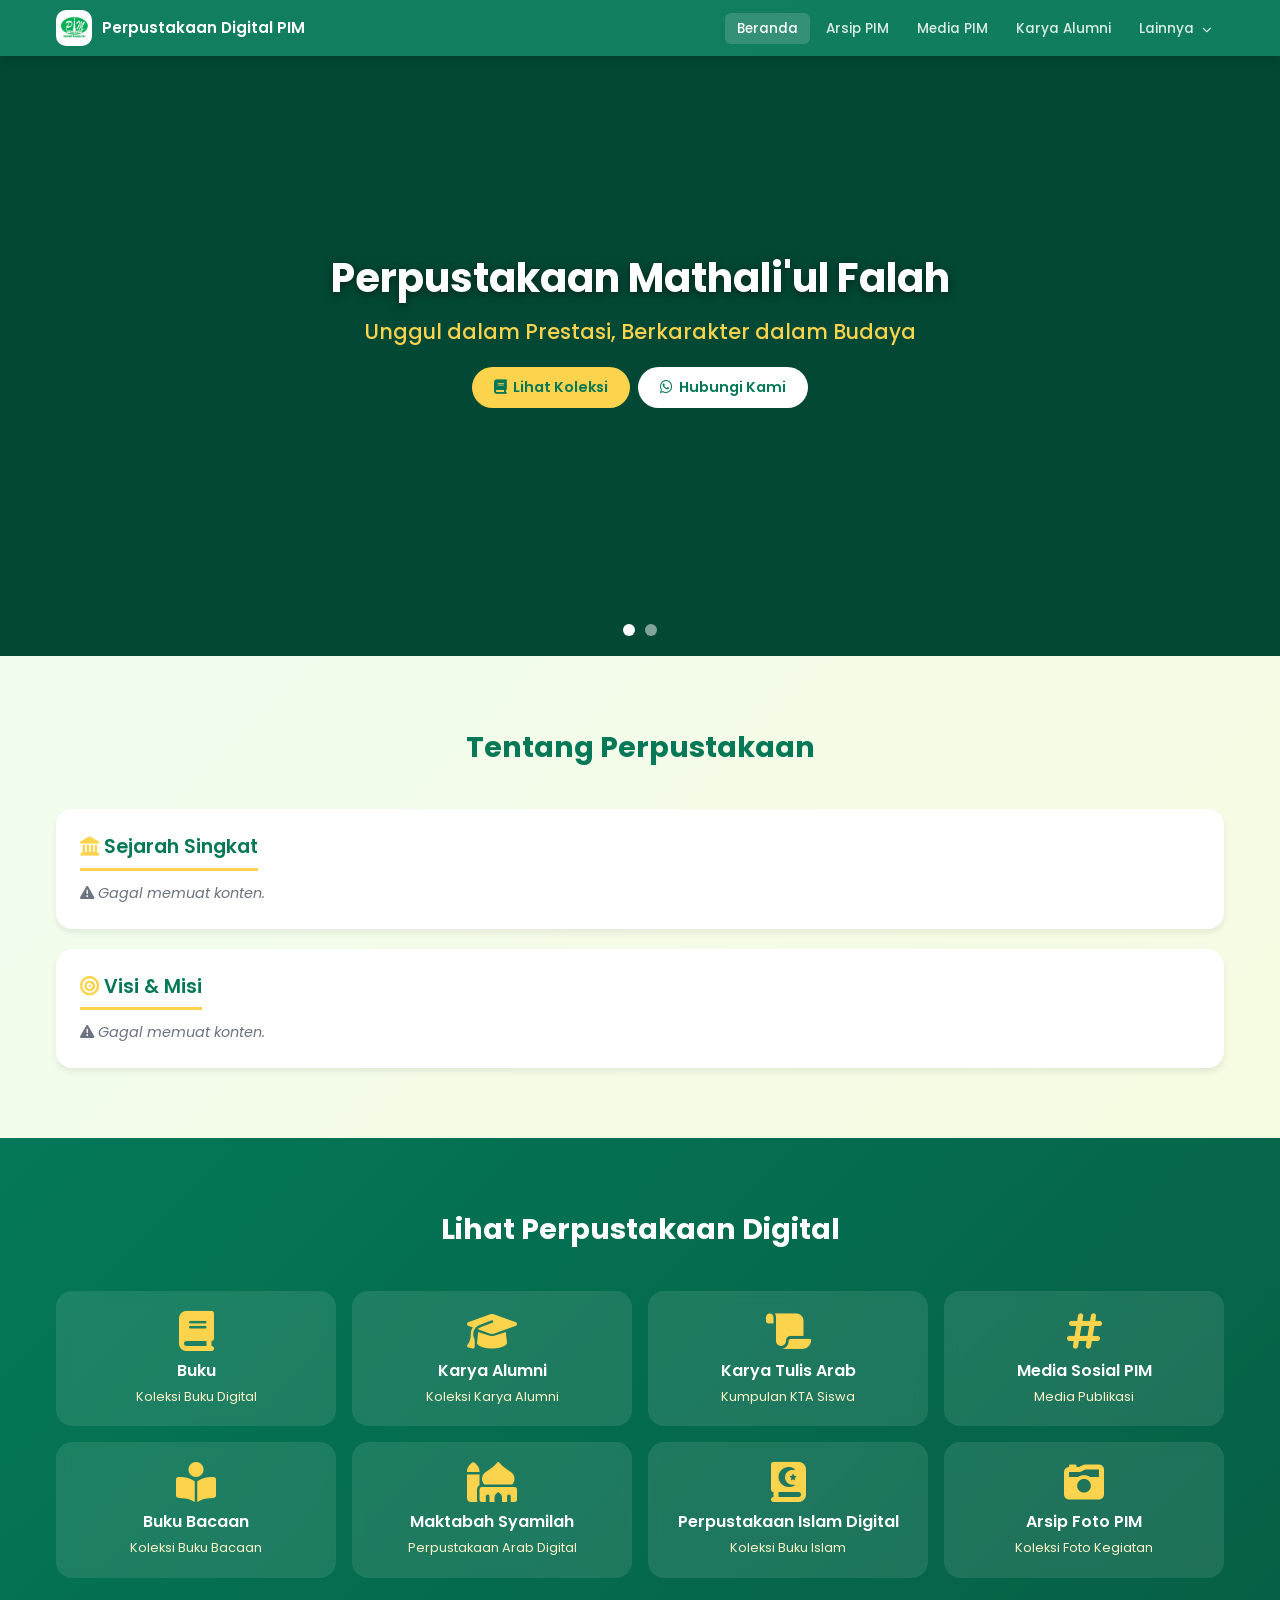
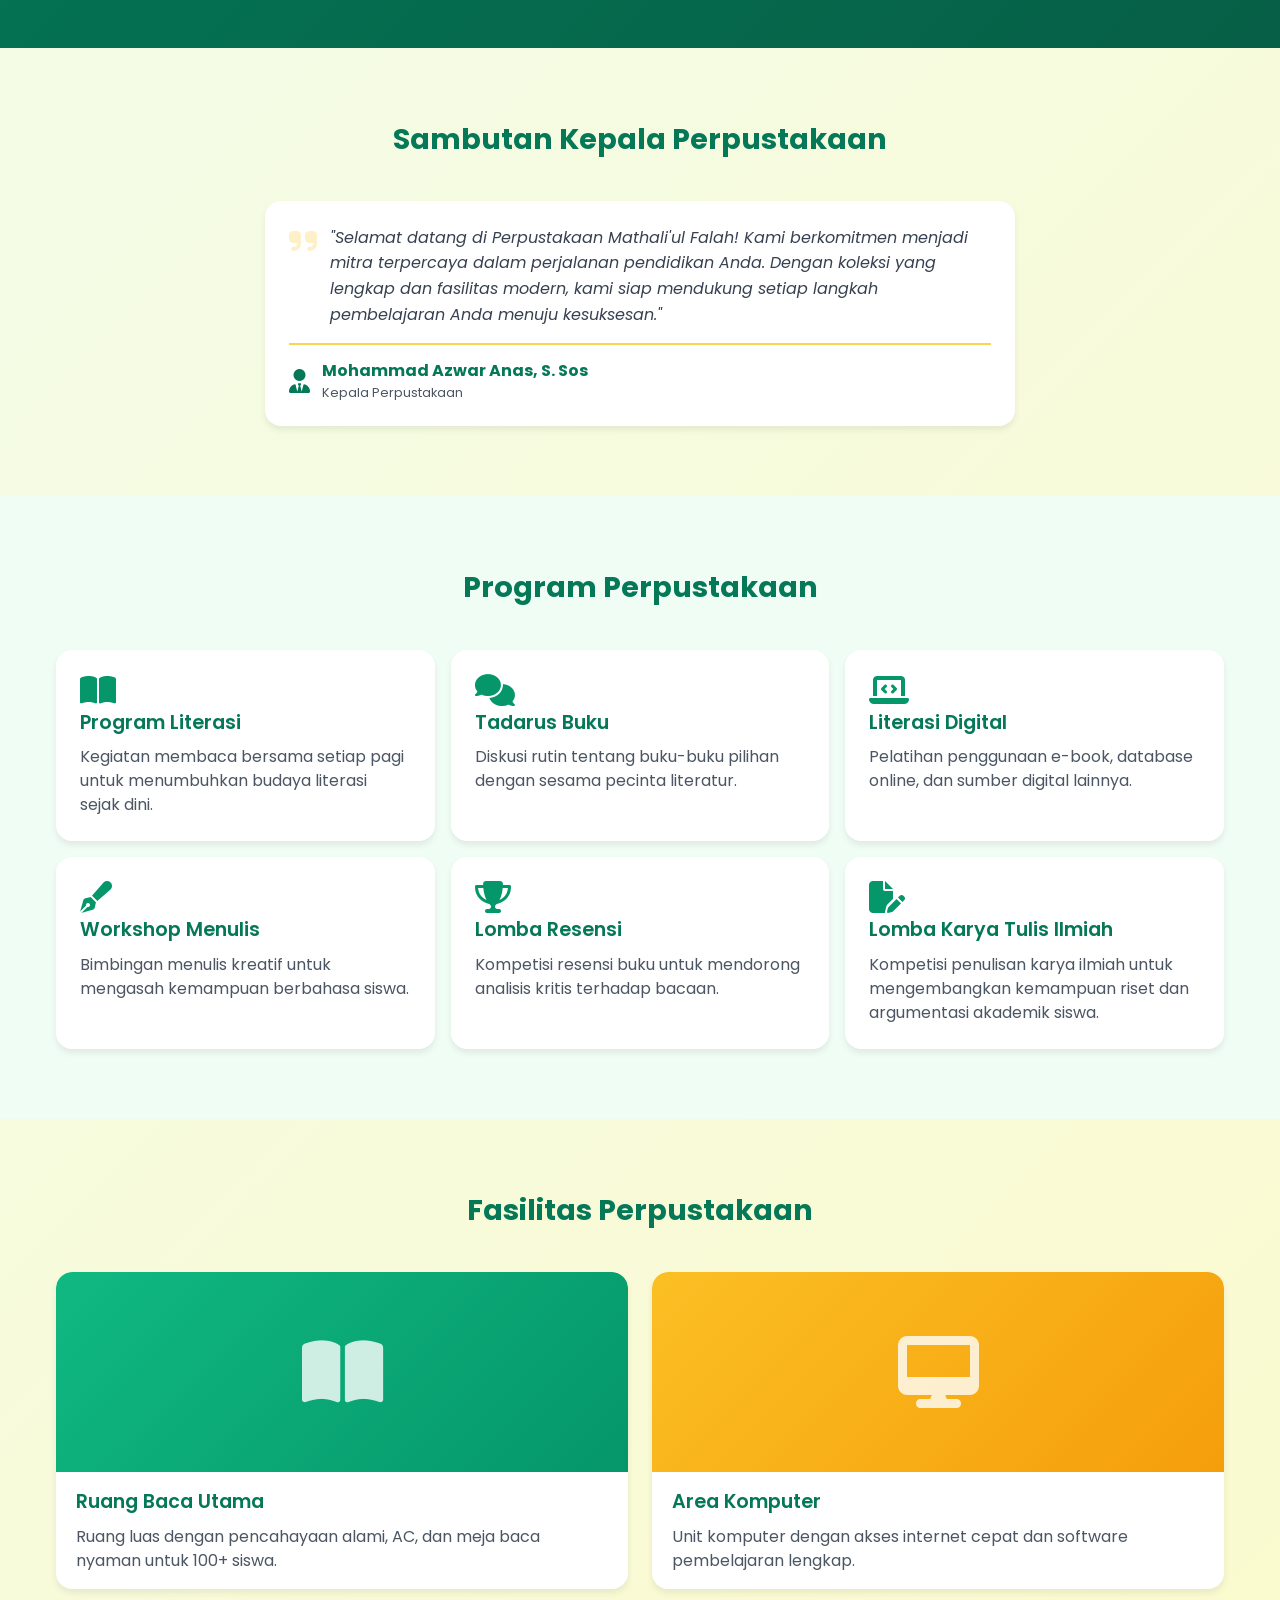
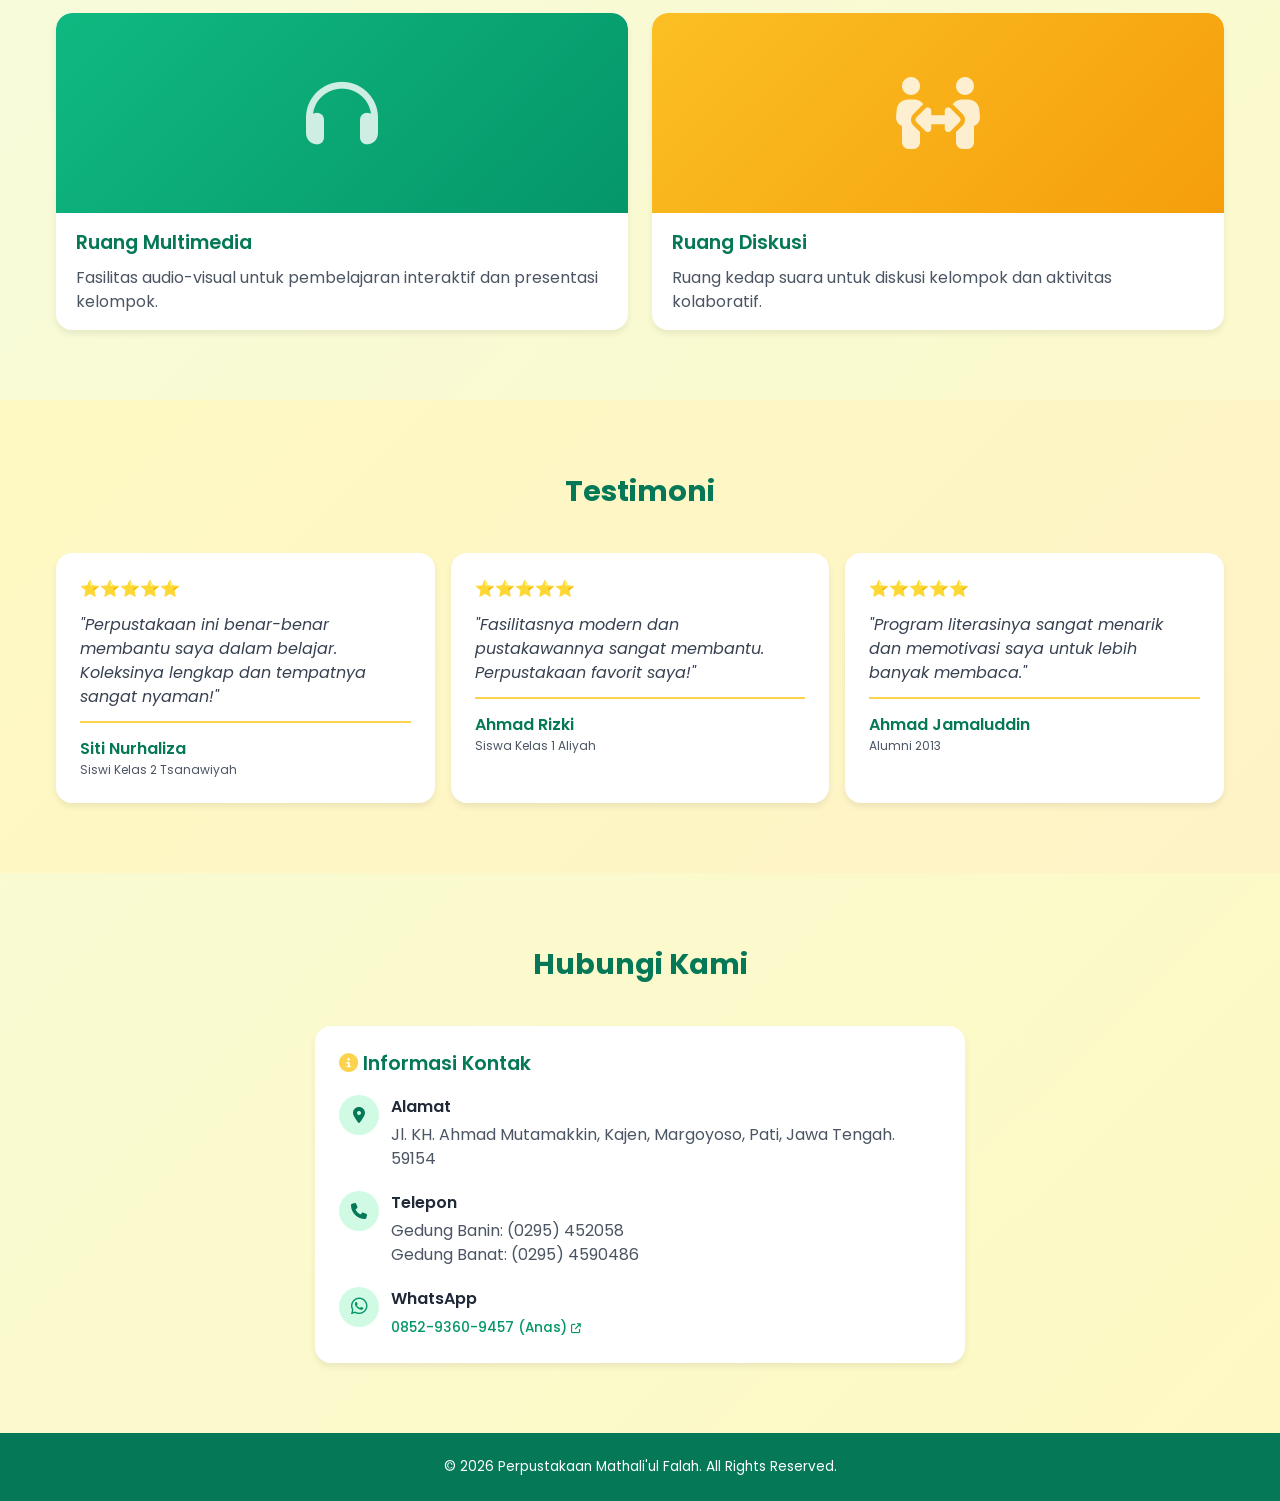
==== index.html @ 3f2ea781 "Update index.html" ====
<!DOCTYPE html>
<html lang="id">
<head>
    <meta charset="UTF-8">
    <meta name="viewport" content="width=device-width, initial-scale=1.0, maximum-scale=1.0, user-scalable=yes">
    <title>Perpustakaan Digital Mathali'ul Falah</title>

    <!-- Favicon -->
    <link rel="icon" type="image/jpeg" href="icon.jpg">

    <!-- Font Awesome -->
    <link rel="stylesheet" href="https://cdnjs.cloudflare.com/ajax/libs/font-awesome/6.5.1/css/all.min.css">
    
    <!-- Google Fonts -->
    <link href="https://fonts.googleapis.com/css2?family=Poppins:wght@300;400;500;600;700&display=swap" rel="stylesheet">
    
    <!-- Custom CSS -->
    <link rel="stylesheet" href="style.css">
</head>
<body>

    <div id="app">

        <!-- ==================== NAVBAR ==================== -->
        <nav class="navbar" id="navbar">
            <div class="navbar-inner">
                <!-- Logo & Nama -->
                <a href="#beranda" class="navbar-brand">
                    <img src="icon.jpg" alt="Logo PIM" class="navbar-logo-img">
                    <span class="navbar-name">Perpustakaan Digital PIM</span>
                </a>

                <!-- Desktop Menu -->
                <ul class="nav-desktop">
                    <li><a href="#beranda" class="active">Beranda</a></li>
                    <li><a href="arsippim/">Arsip PIM</a></li>
                    <li><a href="#">Media PIM</a></li>
                    <li><a href="#">Karya Alumni</a></li>
                    <li class="dropdown">
                        <a href="#" class="dropdown-toggle">Lainnya <i class="fa-solid fa-chevron-down"></i></a>
                        <ul class="dropdown-menu">
                            <li><a href="#">Arsip Foto PIM</a></li>
                            <li><a href="#">Amanat Majalah PIM</a></li>
                            <li><a href="#">Ukhuwwah Majalah PIM</a></li>
                            <li><a href="#">SACRED Majalah PIM</a></li>
                            <li><a href="#">QNS Majalah PIM</a></li>
                            <li><a href="#">Buletin PIM</a></li>
                            <li><a href="#">KTA PIM</a></li>
                        </ul>
                    </li>
                </ul>

                <!-- Hamburger -->
                <button class="hamburger" id="hamburger" aria-label="Menu">
                    <span></span>
                    <span></span>
                    <span></span>
                </button>
            </div>

            <!-- Mobile Menu -->
            <div class="nav-mobile" id="mobileMenu">
                <ul>
                    <li><a href="#beranda">Beranda</a></li>
                    <li><a href="arsippim/">Arsip PIM</a></li>
                    <li><a href="#">Media PIM</a></li>
                    <li><a href="#">Arsip Foto PIM</a></li>
                    <li><a href="#">Amanat Majalah PIM</a></li>
                    <li><a href="#">Ukhuwwah Majalah PIM</a></li>
                    <li><a href="#">SACRED Majalah PIM</a></li>
                    <li><a href="#">QNS Majalah PIM</a></li>
                    <li><a href="#">Buletin PIM</a></li>
                    <li><a href="#">Karya Alumni</a></li>
                    <li><a href="#">KTA PIM</a></li>
                </ul>
            </div>
        </nav>

        <!-- ==================== HERO / SLIDER ==================== -->
        <section id="beranda" class="hero-section">
            <div class="slider-container">
                <div class="slide active">
                    <img src="https://lh3.googleusercontent.com/d/1qI3x8Tzv4sJBzrsswK2jcZ1Fy8JTtFPh=w1200-h768?authuser=1" alt="Perpustakaan 1" onerror="this.parentElement.style.background='#047857'; this.style.display='none';">
                    <div class="slider-overlay"></div>
                </div>
                <div class="slide">
                    <img src="https://lh3.googleusercontent.com/d/1h6rqHUMnNSPUcd8P7QN566NEZ9xPBce6=w1200-h768?authuser=1" alt="Perpustakaan 2" onerror="this.parentElement.style.background='#047857'; this.style.display='none';">
                    <div class="slider-overlay"></div>
                </div>
                <div class="slider-dots">
                    <div class="dot active" data-slide="0"></div>
                    <div class="dot" data-slide="1"></div>
                </div>
            </div>
            <div class="hero-overlay">
                <div class="hero-content fade-in">
                    <h1 id="hero-title">Perpustakaan Mathali'ul Falah</h1>
                    <p id="hero-slogan">Unggul dalam Prestasi, Berkarakter dalam Budaya</p>
                    <div class="hero-buttons">
                        <a href="arsippim/" class="btn btn-primary">
                            <i class="fa-solid fa-book"></i> Lihat Koleksi
                        </a>
                        <a href="https://api.whatsapp.com/send/?phone=6285293609457&text=+Assalamualaikum%2CPak+Saya+mau+tanya+terkait+perpustakaan+PIM.&type=phone_number&app_absent=0" target="_blank" rel="noopener noreferrer" class="btn btn-outline">
                            <i class="fa-brands fa-whatsapp"></i> Hubungi Kami
                        </a>
                    </div>
                </div>
            </div>
        </section>

        <!-- ==================== TENTANG ==================== -->
        <section class="section" id="tentang">
            <div class="container">
                <h2 class="fade-up" id="about-title">Tentang Perpustakaan</h2>
                <div class="space-y-6">
                    <div class="card fade-up">
                        <h3 class="card-title">
                            <i class="fa-solid fa-landmark icon-yellow"></i> Sejarah Singkat
                        </h3>
                        <div id="history-container">
                            <div id="history-loading" class="loading-text">
                                <i class="fa-solid fa-spinner fa-spin"></i> Memuat sejarah...
                            </div>
                            <div id="history-content" class="hidden">
                                <div id="history-preview" class="content-text"></div>
                                <div id="history-full" class="content-text hidden"></div>
                                <div class="toggle-area">
                                    <a href="#" id="history-toggle" class="toggle-link">
                                        Selengkapnya <i class="fa-solid fa-arrow-right toggle-icon"></i>
                                    </a>
                                    <button id="history-retry" class="retry-btn hidden">
                                        <i class="fa-solid fa-rotate"></i> Coba lagi
                                    </button>
                                </div>
                            </div>
                        </div>
                    </div>
                    <div class="card fade-up">
                        <h3 class="card-title">
                            <i class="fa-solid fa-bullseye icon-yellow"></i> Visi & Misi
                        </h3>
                        <div id="vision-container">
                            <div id="vision-loading" class="loading-text">
                                <i class="fa-solid fa-spinner fa-spin"></i> Memuat visi dan misi...
                            </div>
                            <div id="vision-content" class="hidden">
                                <div id="vision-preview" class="content-text"></div>
                                <div id="vision-full" class="content-text hidden"></div>
                                <div class="toggle-area">
                                    <a href="#" id="vision-toggle" class="toggle-link">
                                        Selengkapnya <i class="fa-solid fa-arrow-right toggle-icon"></i>
                                    </a>
                                    <button id="vision-retry" class="retry-btn hidden">
                                        <i class="fa-solid fa-rotate"></i> Coba lagi
                                    </button>
                                </div>
                            </div>
                        </div>
                    </div>
                </div>
            </div>
        </section>

        <!-- ==================== ARSIP DIGITAL ==================== -->
        <section class="section arsip-section" id="arsip">
            <div class="container">
                <h2 class="fade-up text-white" id="profile-title">Lihat Perpustakaan Digital</h2>
                <div class="grid-4">
                    <a href="arsippim/" class="arsip-card fade-up"><i class="fa-solid fa-book"></i><h3>Buku</h3><p>Koleksi Buku Digital</p></a>
                    <a href="https://sites.google.com/pim.sch.id/perpustakaandigitalpim/karya-alumni?authuser=0" class="arsip-card fade-up"><i class="fa-solid fa-graduation-cap"></i><h3>Karya Alumni</h3><p>Koleksi Karya Alumni</p></a>
                    <a href="https://sites.google.com/pim.sch.id/ktapim/pencarian?authuser=0" class="arsip-card fade-up"><i class="fa-solid fa-scroll"></i><h3>Karya Tulis Arab</h3><p>Kumpulan KTA Siswa</p></a>
                    <a href="https://sites.google.com/pim.sch.id/perpustakaandigitalpim/media-pim?authuser=0" class="arsip-card fade-up"><i class="fa-solid fa-hashtag"></i><h3>Media Sosial PIM</h3><p>Media Publikasi</p></a>
                    <a href="https://id.welib.org/search?q=Nusantara&page=2" target="_blank" rel="noopener noreferrer" class="arsip-card fade-up"><i class="fa-solid fa-book-open-reader"></i><h3>Buku Bacaan</h3><p>Koleksi Buku Bacaan</p></a>
                    <a href="https://shamela.ws/" target="_blank" rel="noopener noreferrer" class="arsip-card fade-up"><i class="fa-solid fa-mosque"></i><h3>Maktabah Syamilah</h3><p>Perpustakaan Arab Digital</p></a>
                    <a href="https://perpustakaanislamdigital.com/index.php/fp/content" target="_blank" rel="noopener noreferrer" class="arsip-card fade-up"><i class="fa-solid fa-book-quran"></i><h3>Perpustakaan Islam Digital</h3><p>Koleksi Buku Islam</p></a>
                    <a href="https://sites.google.com/pim.sch.id/perpustakaandigitalpim/arsip-foto-pim" class="arsip-card fade-up"><i class="fa-solid fa-camera-retro"></i><h3>Arsip Foto PIM</h3><p>Koleksi Foto Kegiatan</p></a>
                </div>
            </div>
        </section>

        <!-- ==================== SAMBUTAN ==================== -->
        <section class="section">
            <div class="container">
                <h2 class="fade-up" id="welcome-title">Sambutan Kepala Perpustakaan</h2>
                <div class="card fade-up welcome-card">
                    <div class="welcome-quote">
                        <i class="fa-solid fa-quote-right quote-icon"></i>
                        <p class="text-gray-700 italic leading-relaxed">"Selamat datang di Perpustakaan Mathali'ul Falah! Kami berkomitmen menjadi mitra terpercaya dalam perjalanan pendidikan Anda. Dengan koleksi yang lengkap dan fasilitas modern, kami siap mendukung setiap langkah pembelajaran Anda menuju kesuksesan."</p>
                    </div>
                    <div class="welcome-author">
                        <i class="fa-solid fa-user-tie author-icon"></i>
                        <div>
                            <p class="author-name" id="librarian-name">Mohammad Azwar Anas, S. Sos</p>
                            <p class="author-role">Kepala Perpustakaan</p>
                        </div>
                    </div>
                </div>
            </div>
        </section>

        <!-- ==================== PROGRAM ==================== -->
        <section class="section program-section" id="program">
            <div class="container">
                <h2 class="fade-up" id="programs-title">Program Perpustakaan</h2>
                <div class="grid-3">
                    <div class="card fade-up"><i class="fa-solid fa-book-open card-icon"></i><h3>Program Literasi</h3><p class="text-gray-600">Kegiatan membaca bersama setiap pagi untuk menumbuhkan budaya literasi sejak dini.</p></div>
                    <div class="card fade-up"><i class="fa-solid fa-comments card-icon"></i><h3>Tadarus Buku</h3><p class="text-gray-600">Diskusi rutin tentang buku-buku pilihan dengan sesama pecinta literatur.</p></div>
                    <div class="card fade-up"><i class="fa-solid fa-laptop-code card-icon"></i><h3>Literasi Digital</h3><p class="text-gray-600">Pelatihan penggunaan e-book, database online, dan sumber digital lainnya.</p></div>
                    <div class="card fade-up"><i class="fa-solid fa-pen-fancy card-icon"></i><h3>Workshop Menulis</h3><p class="text-gray-600">Bimbingan menulis kreatif untuk mengasah kemampuan berbahasa siswa.</p></div>
                    <div class="card fade-up"><i class="fa-solid fa-trophy card-icon"></i><h3>Lomba Resensi</h3><p class="text-gray-600">Kompetisi resensi buku untuk mendorong analisis kritis terhadap bacaan.</p></div>
                    <div class="card fade-up"><i class="fa-solid fa-file-pen card-icon"></i><h3>Lomba Karya Tulis Ilmiah</h3><p class="text-gray-600">Kompetisi penulisan karya ilmiah untuk mengembangkan kemampuan riset dan argumentasi akademik siswa.</p></div>
                </div>
            </div>
        </section>

        <!-- ==================== FASILITAS ==================== -->
        <section class="section" id="fasilitas">
            <div class="container">
                <h2 class="fade-up" id="facilities-title">Fasilitas Perpustakaan</h2>
                <div class="grid-2">
                    <div class="card facility-card fade-up"><div class="facility-img" style="background:linear-gradient(135deg, #10b981, #059669);"><i class="fa-solid fa-book-open"></i></div><div class="facility-body"><h3>Ruang Baca Utama</h3><p class="text-gray-600">Ruang luas dengan pencahayaan alami, AC, dan meja baca nyaman untuk 100+ siswa.</p></div></div>
                    <div class="card facility-card fade-up"><div class="facility-img" style="background:linear-gradient(135deg, #fbbf24, #f59e0b);"><i class="fa-solid fa-desktop"></i></div><div class="facility-body"><h3>Area Komputer</h3><p class="text-gray-600">Unit komputer dengan akses internet cepat dan software pembelajaran lengkap.</p></div></div>
                    <div class="card facility-card fade-up"><div class="facility-img" style="background:linear-gradient(135deg, #10b981, #059669);"><i class="fa-solid fa-headphones"></i></div><div class="facility-body"><h3>Ruang Multimedia</h3><p class="text-gray-600">Fasilitas audio-visual untuk pembelajaran interaktif dan presentasi kelompok.</p></div></div>
                    <div class="card facility-card fade-up"><div class="facility-img" style="background:linear-gradient(135deg, #fbbf24, #f59e0b);"><i class="fa-solid fa-people-arrows"></i></div><div class="facility-body"><h3>Ruang Diskusi</h3><p class="text-gray-600">Ruang kedap suara untuk diskusi kelompok dan aktivitas kolaboratif.</p></div></div>
                </div>
            </div>
        </section>

        <!-- ==================== TESTIMONI ==================== -->
        <section class="section testimoni-section">
            <div class="container">
                <h2 class="fade-up" id="testimonials-title">Testimoni</h2>
                <div class="grid-3">
                    <div class="card fade-up"><div class="stars">⭐⭐⭐⭐⭐</div><p class="text-gray-700 italic mb-3">"Perpustakaan ini benar-benar membantu saya dalam belajar. Koleksinya lengkap dan tempatnya sangat nyaman!"</p><div class="border-t"><p class="font-semibold text-green-700">Siti Nurhaliza</p><p class="text-gray-600 text-sm">Siswi Kelas 2 Tsanawiyah</p></div></div>
                    <div class="card fade-up"><div class="stars">⭐⭐⭐⭐⭐</div><p class="text-gray-700 italic mb-3">"Fasilitasnya modern dan pustakawannya sangat membantu. Perpustakaan favorit saya!"</p><div class="border-t"><p class="font-semibold text-green-700">Ahmad Rizki</p><p class="text-gray-600 text-sm">Siswa Kelas 1 Aliyah</p></div></div>
                    <div class="card fade-up"><div class="stars">⭐⭐⭐⭐⭐</div><p class="text-gray-700 italic mb-3">"Program literasinya sangat menarik dan memotivasi saya untuk lebih banyak membaca."</p><div class="border-t"><p class="font-semibold text-green-700">Ahmad Jamaluddin</p><p class="text-gray-600 text-sm">Alumni 2013</p></div></div>
                </div>
            </div>
        </section>

        <!-- ==================== KONTAK ==================== -->
        <section class="section" id="kontak">
            <div class="container">
                <h2 class="fade-up" id="contact-title">Hubungi Kami</h2>
                <div class="card fade-up contact-card">
                    <h3 class="contact-heading"><i class="fa-solid fa-circle-info icon-yellow"></i> Informasi Kontak</h3>
                    <div class="space-y-6">
                        <div class="contact-row"><div class="contact-icon"><i class="fa-solid fa-location-dot"></i></div><div><p class="font-semibold mb-1">Alamat</p><p class="text-gray-600" id="school-address">Jl. KH. Ahmad Mutamakkin, Kajen, Margoyoso, Pati, Jawa Tengah. 59154</p></div></div>
                        <div class="contact-row"><div class="contact-icon"><i class="fa-solid fa-phone"></i></div><div><p class="font-semibold mb-1">Telepon</p><div class="text-gray-600" id="school-phone"><p>Gedung Banin: (0295) 452058</p><p>Gedung Banat: (0295) 4590486</p></div></div></div>
                        <div class="contact-row"><div class="contact-icon"><i class="fa-brands fa-whatsapp wa-icon"></i></div><div><p class="font-semibold mb-1">WhatsApp</p><a href="https://api.whatsapp.com/send/?phone=6285293609457&text=+Assalamualaikum%2CPak+Saya+mau+tanya+terkait+perpustakaan+PIM.&type=phone_number&app_absent=0" target="_blank" rel="noopener noreferrer" class="wa-link" id="school-email">0852-9360-9457 (Anas) <i class="fa-solid fa-arrow-up-right-from-square"></i></a></div></div>
                    </div>
                </div>
            </div>
        </section>

        <!-- ==================== FOOTER ==================== -->
        <footer>
            <p>© 2026 Perpustakaan Mathali'ul Falah. All Rights Reserved.</p>
        </footer>

    </div>

    <!-- Custom JS -->
    <script src="script.js"></script>

</body>
</html>
---- style.css ----
:root {
    --primary: #047857;
    --primary-dark: #065f46;
    --secondary: #FCD34D;
    --white: #ffffff;
    --gray-600: #4b5563;
    --gray-700: #374151;
    --gray-800: #1f2937;
    --shadow: 0 4px 6px rgba(0,0,0,0.07);
    --shadow-lg: 0 10px 25px rgba(0,0,0,0.1);
    --radius: 16px;
    --nav-height: 56px;
}

* { margin:0; padding:0; box-sizing:border-box; }

body {
    font-family: 'Poppins', sans-serif;
    background: linear-gradient(135deg, #f0fdf4 0%, #fef9c3 100%);
    color: var(--gray-800);
    line-height: 1.5;
    overflow-x: hidden;
    width: 100%;
    max-width: 100vw;
}

#app { width:100%; max-width:100vw; overflow-x:hidden; }

/* ==================== NAVBAR ==================== */
.navbar {
    position: fixed;
    top: 0;
    left: 0;
    width: 100%;
    z-index: 1000;
    background: rgba(4,120,87,0.95);
    backdrop-filter: blur(10px);
    -webkit-backdrop-filter: blur(10px);
    box-shadow: 0 2px 12px rgba(0,0,0,0.15);
    height: var(--nav-height);
}
.navbar-inner {
    max-width: 1200px;
    margin: 0 auto;
    padding: 0 16px;
    display: flex;
    align-items: center;
    justify-content: space-between;
    height: 100%;
}
.navbar-brand {
    display: flex;
    align-items: center;
    gap: 10px;
    text-decoration: none;
    color: white;
    flex-shrink: 0;
}
.navbar-logo-img {
    width: 36px;
    height: 36px;
    border-radius: 10px;
    object-fit: cover;
    flex-shrink: 0;
}
.navbar-name {
    font-weight: 600;
    font-size: 0.85rem;
    white-space: nowrap;
}
@media (min-width:768px) {
    .navbar-name { font-size: 0.95rem; }
}

/* Desktop Menu */
.nav-desktop {
    display: none;
    list-style: none;
    align-items: center;
    gap: 4px;
}
@media (min-width:1024px) {
    .nav-desktop { display: flex; }
}
.nav-desktop a {
    color: rgba(255,255,255,0.85);
    text-decoration: none;
    font-size: 0.85rem;
    font-weight: 500;
    padding: 6px 12px;
    border-radius: 6px;
    transition: all 0.25s;
    white-space: nowrap;
}
.nav-desktop a:hover,
.nav-desktop a.active {
    color: white;
    background: rgba(255,255,255,0.15);
}

/* Dropdown Desktop */
.dropdown { position: relative; }
.dropdown-menu {
    position: absolute;
    top: 100%;
    right: 0;
    background: white;
    border-radius: 10px;
    box-shadow: 0 8px 24px rgba(0,0,0,0.18);
    min-width: 200px;
    padding: 8px 0;
    list-style: none;
    opacity: 0;
    visibility: hidden;
    transform: translateY(8px);
    transition: all 0.25s ease;
    z-index: 1001;
}
.dropdown:hover .dropdown-menu {
    opacity: 1;
    visibility: visible;
    transform: translateY(0);
}
.dropdown-menu a {
    display: block;
    padding: 8px 16px;
    color: var(--gray-700) !important;
    font-size: 0.85rem;
    border-radius: 0 !important;
    background: transparent !important;
}
.dropdown-menu a:hover {
    background: #f0fdf4 !important;
    color: var(--primary) !important;
}
.dropdown-toggle i {
    font-size: 0.6rem;
    margin-left: 4px;
}

/* Hamburger */
.hamburger {
    display: flex;
    flex-direction: column;
    gap: 5px;
    background: none;
    border: none;
    cursor: pointer;
    padding: 4px;
    z-index: 1002;
}
@media (min-width:1024px) {
    .hamburger { display: none; }
}
.hamburger span {
    display: block;
    width: 24px;
    height: 2.5px;
    background: white;
    border-radius: 2px;
    transition: all 0.35s ease;
}
.hamburger.open span:nth-child(1) {
    transform: rotate(45deg) translate(5px,5px);
}
.hamburger.open span:nth-child(2) {
    opacity: 0;
    transform: scaleX(0);
}
.hamburger.open span:nth-child(3) {
    transform: rotate(-45deg) translate(5px,-5px);
}

/* ==================== MOBILE MENU ==================== */
.nav-mobile {
    position: absolute;
    top: var(--nav-height);
    left: 0;
    width: 100%;
    background: rgba(4,120,87,0.97);
    backdrop-filter: blur(12px);
    -webkit-backdrop-filter: blur(12px);
    max-height: 0;
    overflow: hidden;
    transition: max-height 0.5s cubic-bezier(0.25,0.8,0.25,1);
}
.nav-mobile.open {
    max-height: 600px;
}
.nav-mobile ul {
    list-style: none;
    padding: 8px 16px;
}
.nav-mobile li {
    opacity: 0;
    transform: translateX(-40px);
    transition: all 0.45s cubic-bezier(0.25,0.46,0.45,0.94);
}
.nav-mobile.open li {
    opacity: 1;
    transform: translateX(0);
}
.nav-mobile.open li:nth-child(1)  { transition-delay: 0.00s; }
.nav-mobile.open li:nth-child(2)  { transition-delay: 0.10s; }
.nav-mobile.open li:nth-child(3)  { transition-delay: 0.20s; }
.nav-mobile.open li:nth-child(4)  { transition-delay: 0.30s; }
.nav-mobile.open li:nth-child(5)  { transition-delay: 0.40s; }
.nav-mobile.open li:nth-child(6)  { transition-delay: 0.50s; }
.nav-mobile.open li:nth-child(7)  { transition-delay: 0.60s; }
.nav-mobile.open li:nth-child(8)  { transition-delay: 0.70s; }
.nav-mobile.open li:nth-child(9)  { transition-delay: 0.80s; }
.nav-mobile.open li:nth-child(10) { transition-delay: 0.90s; }
.nav-mobile.open li:nth-child(11) { transition-delay: 1.00s; }

.nav-mobile a {
    display: block;
    color: rgba(255,255,255,0.9);
    text-decoration: none;
    padding: 12px 8px;
    font-size: 0.9rem;
    font-weight: 500;
    border-bottom: 1px solid rgba(255,255,255,0.08);
}

/* ==================== CONTAINER ==================== */
.container { width:100%; max-width:1200px; margin:0 auto; padding:0 16px; }

/* ==================== SECTION ==================== */
.section { padding:50px 0; width:100%; }
@media (min-width:768px) { .section { padding:70px 0; } }

/* ==================== HEADINGS ==================== */
h2 { font-size:1.5rem; font-weight:700; color:var(--primary); text-align:center; margin-bottom:32px; }
@media (min-width:768px) { h2 { font-size:1.8rem; margin-bottom:40px; } }
h3 { font-size:1.1rem; font-weight:600; color:var(--primary); margin-bottom:8px; }
@media (min-width:768px) { h3 { font-size:1.2rem; } }

/* ==================== CARD ==================== */
.card {
    background: var(--white);
    border-radius: var(--radius);
    padding: 20px;
    box-shadow: var(--shadow);
    transition: transform 0.3s ease, box-shadow 0.3s ease;
}
.card:hover { transform: translateY(-4px); box-shadow: var(--shadow-lg); }
@media (min-width:768px) { .card { padding:24px; } }

/* ==================== GRID ==================== */
.grid-2 { display:grid; grid-template-columns:1fr; gap:20px; }
@media (min-width:768px) { .grid-2 { grid-template-columns:1fr 1fr; gap:24px; } }
.grid-3 { display:grid; grid-template-columns:1fr; gap:16px; }
@media (min-width:640px) { .grid-3 { grid-template-columns:1fr 1fr; } }
@media (min-width:1024px) { .grid-3 { grid-template-columns:1fr 1fr 1fr; } }
.grid-4 { display:grid; grid-template-columns:1fr 1fr; gap:12px; }
@media (min-width:640px) { .grid-4 { grid-template-columns:repeat(4,1fr); gap:16px; } }

/* ==================== SLIDER ==================== */
.hero-section { position:relative; padding-top:var(--nav-height); }
.slider-container { position:relative; width:100%; height:400px; overflow:hidden; }
@media (min-width:769px) { .slider-container { height:600px; } }
.slide {
    position: absolute;
    width: 100%;
    height: 100%;
    opacity: 0;
    transition: opacity 1s ease-in-out;
}
.slide.active { opacity: 1; }
.slide img {
    width: 100%;
    height: 100%;
    object-fit: cover;
    object-position: center top;
}
@media (min-width:769px) {
    .slide img { object-position: center; }
}
.slider-overlay {
    position: absolute;
    inset: 0;
    background: rgba(0,0,0,0.4);
}
.slider-dots {
    position: absolute;
    bottom: 20px;
    left: 50%;
    transform: translateX(-50%);
    display: flex;
    gap: 10px;
    z-index: 10;
}
.dot {
    width: 12px;
    height: 12px;
    border-radius: 50%;
    background: rgba(255,255,255,0.5);
    cursor: pointer;
    transition: background 0.3s;
}
.dot.active { background: white; }

/* ==================== HERO OVERLAY ==================== */
.hero-overlay {
    position: absolute;
    top: 0;
    left: 0;
    width: 100%;
    height: 100%;
    display: flex;
    align-items: center;
    justify-content: center;
    text-align: center;
    z-index: 5;
    padding: 16px;
}
.hero-content { max-width:700px; }
.hero-content h1 {
    font-size: 1.4rem;
    font-weight: 700;
    color: white;
    margin-bottom: 8px;
    text-shadow: 0 2px 8px rgba(0,0,0,0.5);
}
.hero-content p {
    font-size: 0.85rem;
    color: #FCD34D;
    margin-bottom: 20px;
    font-weight: 500;
}
@media (min-width:768px) {
    .hero-content h1 { font-size: 2.5rem; }
    .hero-content p { font-size: 1.3rem; }
}
.hero-buttons {
    display: flex;
    justify-content: center;
    flex-wrap: wrap;
    gap: 8px;
}

/* ==================== BUTTONS ==================== */
.btn {
    display: inline-flex;
    align-items: center;
    gap: 6px;
    padding: 8px 18px;
    border-radius: 50px;
    font-weight: 600;
    text-decoration: none;
    transition: all 0.3s;
    cursor: pointer;
    border: none;
    font-size: 0.85rem;
}
@media (min-width:768px) {
    .btn { padding:10px 22px; font-size:0.9rem; }
}
.btn-primary { background:var(--secondary); color:var(--primary); }
.btn-outline { background:white; color:var(--primary); }
.btn:hover { transform:scale(1.04); box-shadow:0 6px 18px rgba(0,0,0,0.15); }

/* ==================== ANIMATIONS ==================== */
.fade-in { animation: fadeIn 0.6s ease-in; }
@keyframes fadeIn {
    from { opacity:0; transform:translateY(20px); }
    to { opacity:1; transform:translateY(0); }
}
.fade-up {
    opacity: 0;
    transform: translateY(28px);
    transition: opacity 0.6s ease, transform 0.6s ease;
}
.fade-up.visible { opacity:1; transform:translateY(0); }

/* ==================== CARD TITLE ==================== */
.card-title {
    border-bottom: 3px solid #FCD34D;
    padding-bottom: 6px;
    display: inline-block;
    margin-bottom: 12px;
}
.icon-yellow { color:#FCD34D; }

/* ==================== LOADING & CONTENT ==================== */
.loading-text { color:#6b7280; font-style:italic; font-size:0.9rem; }
.content-text {
    color: #374151;
    white-space: pre-line;
    text-align: justify;
    line-height: 1.6;
    font-size: 0.9rem;
}
.toggle-area { margin-top:16px; display:flex; gap:12px; align-items:center; }
.toggle-link { color:#059669; font-weight:600; font-size:0.85rem; text-decoration:none; }
.toggle-link:hover { text-decoration:underline; }
.toggle-icon { font-size:0.65rem; }
.retry-btn { font-size:0.85rem; color:#059669; background:none; border:none; cursor:pointer; }

/* Animasi expand/collapse untuk full text */
#history-full,
#vision-full {
    max-height: 0;
    opacity: 0;
    overflow: hidden;
    transition: max-height 0.45s ease, opacity 0.35s ease;
}
#history-full:not(.hidden),
#vision-full:not(.hidden) {
    max-height: 2000px;
    opacity: 1;
}

/* ==================== ARSIP ==================== */
.arsip-section { background:linear-gradient(135deg, #047857 0%, #065f46 100%); color:white; }
.text-white { color:white; }
.arsip-card {
    background: rgba(255,255,255,0.1);
    backdrop-filter: blur(6px);
    border-radius: var(--radius);
    padding: 20px 14px;
    text-align: center;
    color: white;
    text-decoration: none;
    transition: all 0.3s;
    display: flex;
    flex-direction: column;
    align-items: center;
    justify-content: center;
}
.arsip-card:hover { background:rgba(255,255,255,0.2); transform:translateY(-4px); }
.arsip-card i { font-size:2rem; color:#FCD34D; margin-bottom:8px; display:block; }
@media (min-width:768px) { .arsip-card i { font-size:2.5rem; } }
.arsip-card h3 { color:white; font-size:1rem; margin-bottom:4px; }
.arsip-card p { font-size:0.8rem; color:#fef3c7; }

/* ==================== WELCOME ==================== */
.welcome-card { max-width:750px; margin:0 auto; }
.welcome-quote { display:flex; gap:12px; align-items:flex-start; margin-bottom:16px; }
.quote-icon { font-size:2rem; color:#FCD34D; opacity:0.3; flex-shrink:0; }
.welcome-author { border-top:2px solid #FCD34D; padding-top:14px; display:flex; gap:12px; align-items:center; }
.author-icon { font-size:1.5rem; color:#047857; flex-shrink:0; }
.author-name { font-weight:700; font-size:1rem; color:#047857; }
.author-role { color:#4b5563; font-size:0.8rem; }

/* ==================== PROGRAM ==================== */
.program-section { background:#f0fdf4; }
.card-icon { font-size:2rem; color:#059669; }

/* ==================== FACILITY ==================== */
.facility-card { padding:0; overflow:hidden; }
.facility-img {
    height: 160px;
    display: flex;
    align-items: center;
    justify-content: center;
    border-radius: var(--radius) var(--radius) 0 0;
}
@media (min-width:768px) { .facility-img { height:200px; } }
.facility-img i { font-size:3.5rem; color:white; opacity:0.8; }
@media (min-width:768px) { .facility-img i { font-size:4.5rem; } }
.facility-body { padding:16px 20px; }

/* ==================== TESTIMONI ==================== */
.testimoni-section { background:linear-gradient(135deg, #fef9c3, #fef3c7); }
.stars { color:#facc15; font-size:1rem; margin-bottom:12px; }

/* ==================== CONTACT ==================== */
.contact-card { max-width:650px; margin:0 auto; }
.contact-heading { margin-bottom:16px; }
.contact-row { display:flex; gap:12px; align-items:flex-start; }
.contact-icon {
    width: 40px;
    height: 40px;
    border-radius: 50%;
    background: #d1fae5;
    display: flex;
    align-items: center;
    justify-content: center;
    flex-shrink: 0;
    color: #047857;
}
.wa-icon { color:#059669; font-size:1.2rem; }
.wa-link { color:#059669; font-weight:500; font-size:0.85rem; text-decoration:none; }
.wa-link:hover { text-decoration:underline; }
.wa-link i { font-size:0.65rem; }

/* ==================== FOOTER ==================== */
footer { background:var(--primary); color:white; text-align:center; padding:24px 16px; font-size:0.85rem; }

/* ==================== UTILITY ==================== */
.hidden { display:none; }
.space-y-6 > * + * { margin-top:20px; }
.text-gray-600 { color:#4b5563; }
.text-gray-700 { color:#374151; }
.text-green-700 { color:#047857; }
.italic { font-style:italic; }
.font-semibold { font-weight:600; }
.leading-relaxed { line-height:1.6; }
.mb-1 { margin-bottom:4px; }
.mb-3 { margin-bottom:12px; }
.border-t { border-top:2px solid #FCD34D; padding-top:14px; }
.text-sm { font-size:0.75rem; }
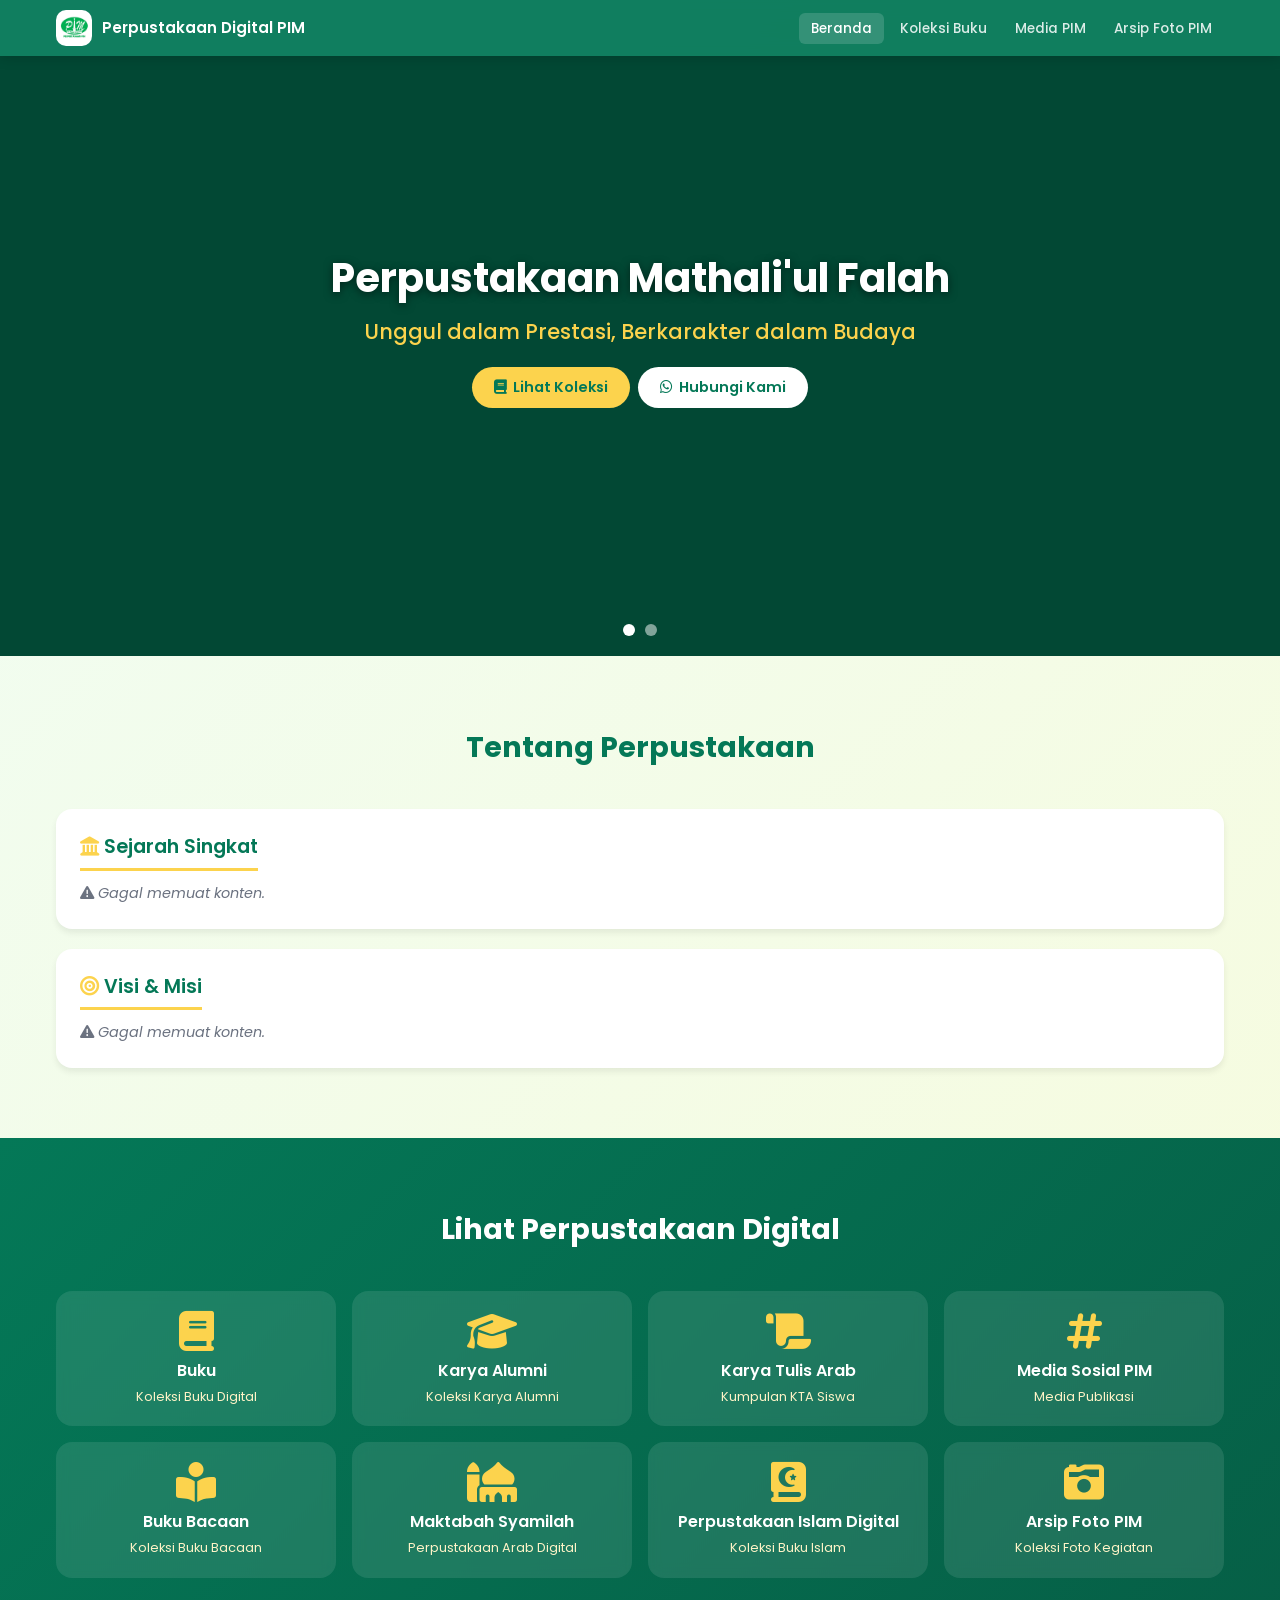
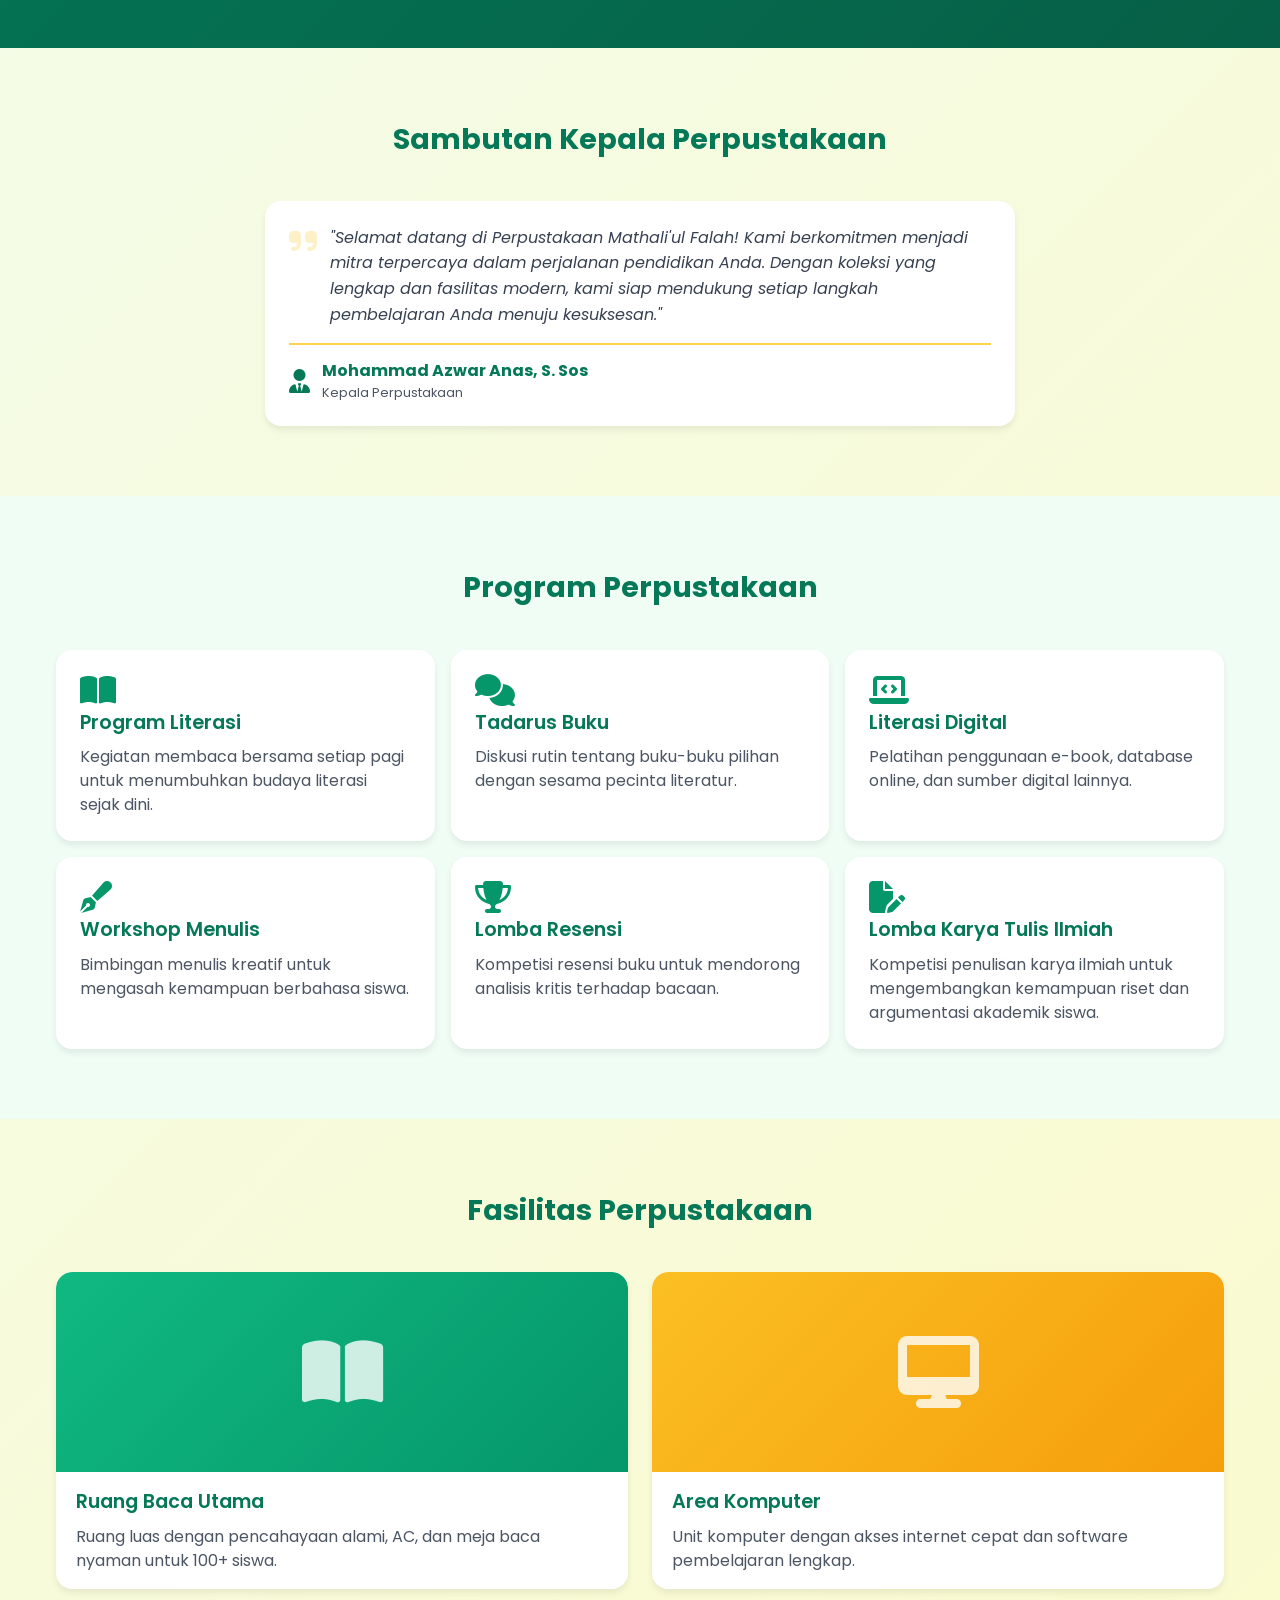
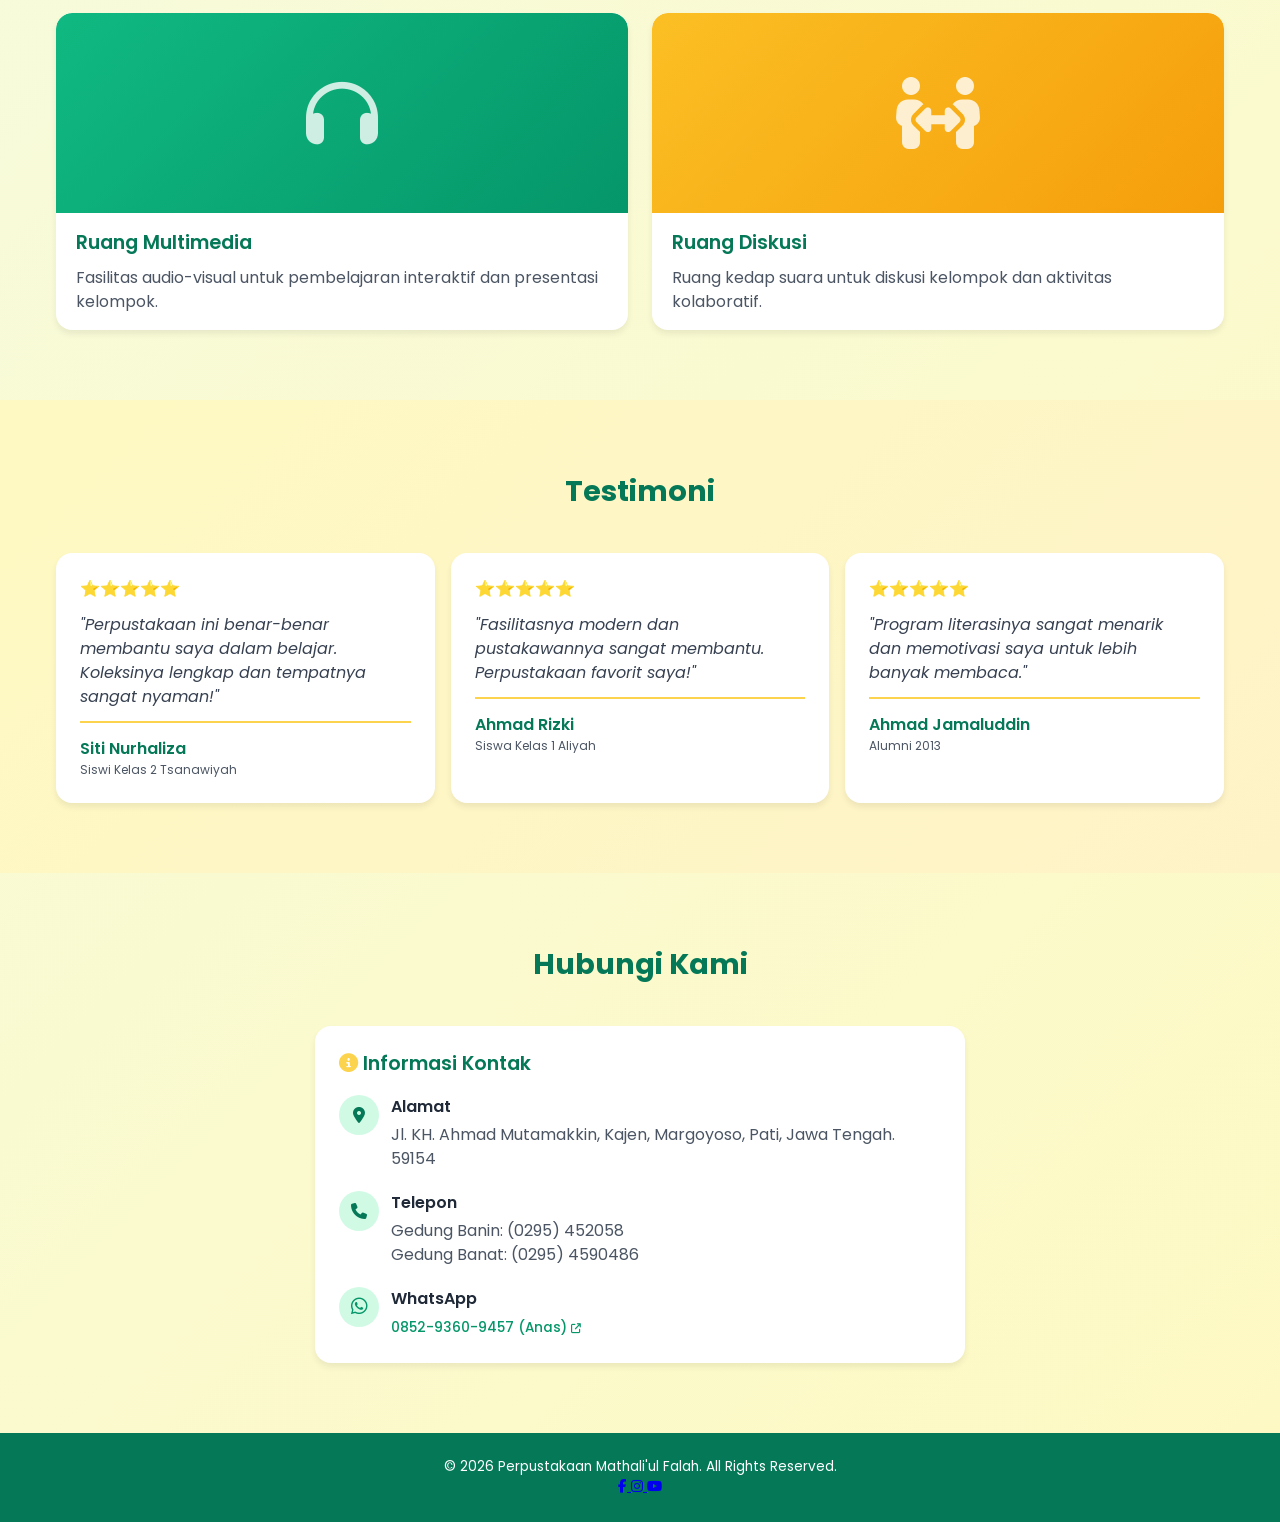
==== commit 6dba5ec0: "Update index.html" ====
--- a/index.html
+++ b/index.html
@@ -3,17 +3,17 @@
 <head>
     <meta charset="UTF-8">
     <meta name="viewport" content="width=device-width, initial-scale=1.0, maximum-scale=1.0, user-scalable=yes">
-    <title>Perpustakaan Digital Mathali'ul Falah</title>
+    <title>Perpustakaan Mathali'ul Falah - Website Resmi</title>
 
     <!-- Favicon -->
     <link rel="icon" type="image/jpeg" href="icon.jpg">
 
     <!-- Font Awesome -->
     <link rel="stylesheet" href="https://cdnjs.cloudflare.com/ajax/libs/font-awesome/6.5.1/css/all.min.css">
-    
+
     <!-- Google Fonts -->
     <link href="https://fonts.googleapis.com/css2?family=Poppins:wght@300;400;500;600;700&display=swap" rel="stylesheet">
-    
+
     <!-- Custom CSS -->
     <link rel="stylesheet" href="style.css">
 </head>
@@ -24,54 +24,26 @@
         <!-- ==================== NAVBAR ==================== -->
         <nav class="navbar" id="navbar">
             <div class="navbar-inner">
-                <!-- Logo & Nama -->
                 <a href="#beranda" class="navbar-brand">
                     <img src="icon.jpg" alt="Logo PIM" class="navbar-logo-img">
                     <span class="navbar-name">Perpustakaan Digital PIM</span>
                 </a>
-
-                <!-- Desktop Menu -->
                 <ul class="nav-desktop">
                     <li><a href="#beranda" class="active">Beranda</a></li>
-                    <li><a href="arsippim/">Arsip PIM</a></li>
-                    <li><a href="#">Media PIM</a></li>
-                    <li><a href="#">Karya Alumni</a></li>
-                    <li class="dropdown">
-                        <a href="#" class="dropdown-toggle">Lainnya <i class="fa-solid fa-chevron-down"></i></a>
-                        <ul class="dropdown-menu">
-                            <li><a href="#">Arsip Foto PIM</a></li>
-                            <li><a href="#">Amanat Majalah PIM</a></li>
-                            <li><a href="#">Ukhuwwah Majalah PIM</a></li>
-                            <li><a href="#">SACRED Majalah PIM</a></li>
-                            <li><a href="#">QNS Majalah PIM</a></li>
-                            <li><a href="#">Buletin PIM</a></li>
-                            <li><a href="#">KTA PIM</a></li>
-                        </ul>
-                    </li>
+                    <li><a href="#koleksi">Koleksi Buku</a></li>
+                    <li><a href="#mediapim">Media PIM</a></li>
+                    <li><a href="#arsipfoto">Arsip Foto PIM</a></li>
                 </ul>
-
-                <!-- Hamburger -->
                 <button class="hamburger" id="hamburger" aria-label="Menu">
-                    <span></span>
-                    <span></span>
-                    <span></span>
+                    <span></span><span></span><span></span>
                 </button>
             </div>
-
-            <!-- Mobile Menu -->
             <div class="nav-mobile" id="mobileMenu">
                 <ul>
                     <li><a href="#beranda">Beranda</a></li>
-                    <li><a href="arsippim/">Arsip PIM</a></li>
-                    <li><a href="#">Media PIM</a></li>
-                    <li><a href="#">Arsip Foto PIM</a></li>
-                    <li><a href="#">Amanat Majalah PIM</a></li>
-                    <li><a href="#">Ukhuwwah Majalah PIM</a></li>
-                    <li><a href="#">SACRED Majalah PIM</a></li>
-                    <li><a href="#">QNS Majalah PIM</a></li>
-                    <li><a href="#">Buletin PIM</a></li>
-                    <li><a href="#">Karya Alumni</a></li>
-                    <li><a href="#">KTA PIM</a></li>
+                    <li><a href="#koleksi">Koleksi Buku</a></li>
+                    <li><a href="#mediapim">Media PIM</a></li>
+                    <li><a href="#arsipfoto">Arsip Foto PIM</a></li>
                 </ul>
             </div>
         </nav>
@@ -97,7 +69,7 @@
                     <h1 id="hero-title">Perpustakaan Mathali'ul Falah</h1>
                     <p id="hero-slogan">Unggul dalam Prestasi, Berkarakter dalam Budaya</p>
                     <div class="hero-buttons">
-                        <a href="arsippim/" class="btn btn-primary">
+                        <a href="#koleksi" class="btn btn-primary">
                             <i class="fa-solid fa-book"></i> Lihat Koleksi
                         </a>
                         <a href="https://api.whatsapp.com/send/?phone=6285293609457&text=+Assalamualaikum%2CPak+Saya+mau+tanya+terkait+perpustakaan+PIM.&type=phone_number&app_absent=0" target="_blank" rel="noopener noreferrer" class="btn btn-outline">
@@ -114,45 +86,29 @@
                 <h2 class="fade-up" id="about-title">Tentang Perpustakaan</h2>
                 <div class="space-y-6">
                     <div class="card fade-up">
-                        <h3 class="card-title">
-                            <i class="fa-solid fa-landmark icon-yellow"></i> Sejarah Singkat
-                        </h3>
+                        <h3 class="card-title"><i class="fa-solid fa-landmark icon-yellow"></i> Sejarah Singkat</h3>
                         <div id="history-container">
-                            <div id="history-loading" class="loading-text">
-                                <i class="fa-solid fa-spinner fa-spin"></i> Memuat sejarah...
-                            </div>
+                            <div id="history-loading" class="loading-text"><i class="fa-solid fa-spinner fa-spin"></i> Memuat sejarah...</div>
                             <div id="history-content" class="hidden">
                                 <div id="history-preview" class="content-text"></div>
                                 <div id="history-full" class="content-text hidden"></div>
                                 <div class="toggle-area">
-                                    <a href="#" id="history-toggle" class="toggle-link">
-                                        Selengkapnya <i class="fa-solid fa-arrow-right toggle-icon"></i>
-                                    </a>
-                                    <button id="history-retry" class="retry-btn hidden">
-                                        <i class="fa-solid fa-rotate"></i> Coba lagi
-                                    </button>
+                                    <a href="#" id="history-toggle" class="toggle-link">Selengkapnya <i class="fa-solid fa-arrow-right toggle-icon"></i></a>
+                                    <button id="history-retry" class="retry-btn hidden"><i class="fa-solid fa-rotate"></i> Coba lagi</button>
                                 </div>
                             </div>
                         </div>
                     </div>
                     <div class="card fade-up">
-                        <h3 class="card-title">
-                            <i class="fa-solid fa-bullseye icon-yellow"></i> Visi & Misi
-                        </h3>
+                        <h3 class="card-title"><i class="fa-solid fa-bullseye icon-yellow"></i> Visi & Misi</h3>
                         <div id="vision-container">
-                            <div id="vision-loading" class="loading-text">
-                                <i class="fa-solid fa-spinner fa-spin"></i> Memuat visi dan misi...
-                            </div>
+                            <div id="vision-loading" class="loading-text"><i class="fa-solid fa-spinner fa-spin"></i> Memuat visi dan misi...</div>
                             <div id="vision-content" class="hidden">
                                 <div id="vision-preview" class="content-text"></div>
                                 <div id="vision-full" class="content-text hidden"></div>
                                 <div class="toggle-area">
-                                    <a href="#" id="vision-toggle" class="toggle-link">
-                                        Selengkapnya <i class="fa-solid fa-arrow-right toggle-icon"></i>
-                                    </a>
-                                    <button id="vision-retry" class="retry-btn hidden">
-                                        <i class="fa-solid fa-rotate"></i> Coba lagi
-                                    </button>
+                                    <a href="#" id="vision-toggle" class="toggle-link">Selengkapnya <i class="fa-solid fa-arrow-right toggle-icon"></i></a>
+                                    <button id="vision-retry" class="retry-btn hidden"><i class="fa-solid fa-rotate"></i> Coba lagi</button>
                                 </div>
                             </div>
                         </div>
@@ -166,7 +122,7 @@
             <div class="container">
                 <h2 class="fade-up text-white" id="profile-title">Lihat Perpustakaan Digital</h2>
                 <div class="grid-4">
-                    <a href="arsippim/" class="arsip-card fade-up"><i class="fa-solid fa-book"></i><h3>Buku</h3><p>Koleksi Buku Digital</p></a>
+                    <a href="https://sites.google.com/pim.sch.id/perpustakaandigitalpim/arsip-pim" class="arsip-card fade-up"><i class="fa-solid fa-book"></i><h3>Buku</h3><p>Koleksi Buku Digital</p></a>
                     <a href="https://sites.google.com/pim.sch.id/perpustakaandigitalpim/karya-alumni?authuser=0" class="arsip-card fade-up"><i class="fa-solid fa-graduation-cap"></i><h3>Karya Alumni</h3><p>Koleksi Karya Alumni</p></a>
                     <a href="https://sites.google.com/pim.sch.id/ktapim/pencarian?authuser=0" class="arsip-card fade-up"><i class="fa-solid fa-scroll"></i><h3>Karya Tulis Arab</h3><p>Kumpulan KTA Siswa</p></a>
                     <a href="https://sites.google.com/pim.sch.id/perpustakaandigitalpim/media-pim?authuser=0" class="arsip-card fade-up"><i class="fa-solid fa-hashtag"></i><h3>Media Sosial PIM</h3><p>Media Publikasi</p></a>
@@ -254,14 +210,25 @@
         </section>
 
         <!-- ==================== FOOTER ==================== -->
-        <footer>
-            <p>© 2026 Perpustakaan Mathali'ul Falah. All Rights Reserved.</p>
+        <footer class="site-footer">
+            <div class="footer-container">
+                <p class="footer-copyright">© 2026 Perpustakaan Mathali'ul Falah. All Rights Reserved.</p>
+                <div class="footer-social">
+                    <a href="https://facebook.com/perpuspim" target="_blank" rel="noopener noreferrer" class="social-link" aria-label="Facebook">
+                        <i class="fa-brands fa-facebook-f"></i>
+                    </a>
+                    <a href="https://instagram.com/perpus_pim" target="_blank" rel="noopener noreferrer" class="social-link" aria-label="Instagram">
+                        <i class="fa-brands fa-instagram"></i>
+                    </a>
+                    <a href="https://youtube.com/@perpuspim" target="_blank" rel="noopener noreferrer" class="social-link" aria-label="YouTube">
+                        <i class="fa-brands fa-youtube"></i>
+                    </a>
+                </div>
+            </div>
         </footer>
 
     </div>
 
-    <!-- Custom JS -->
     <script src="script.js"></script>
-
 </body>
 </html>
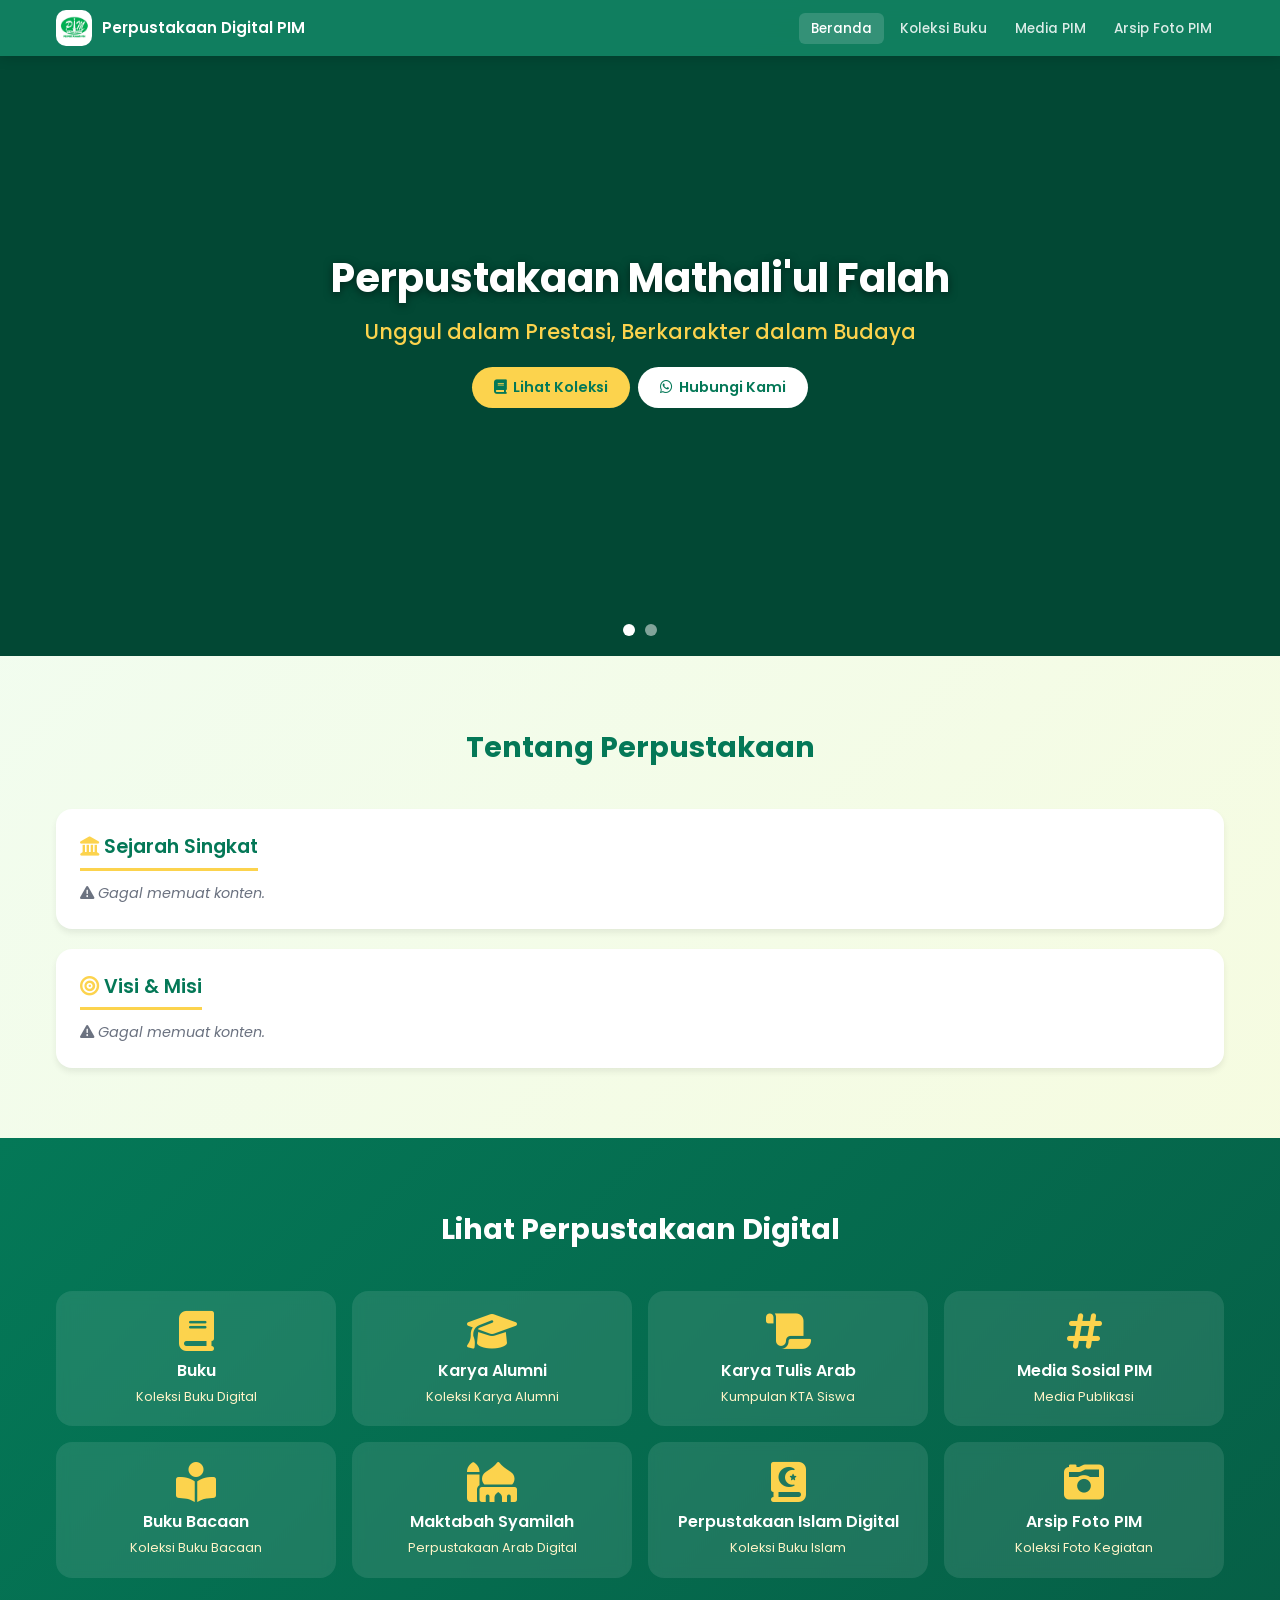
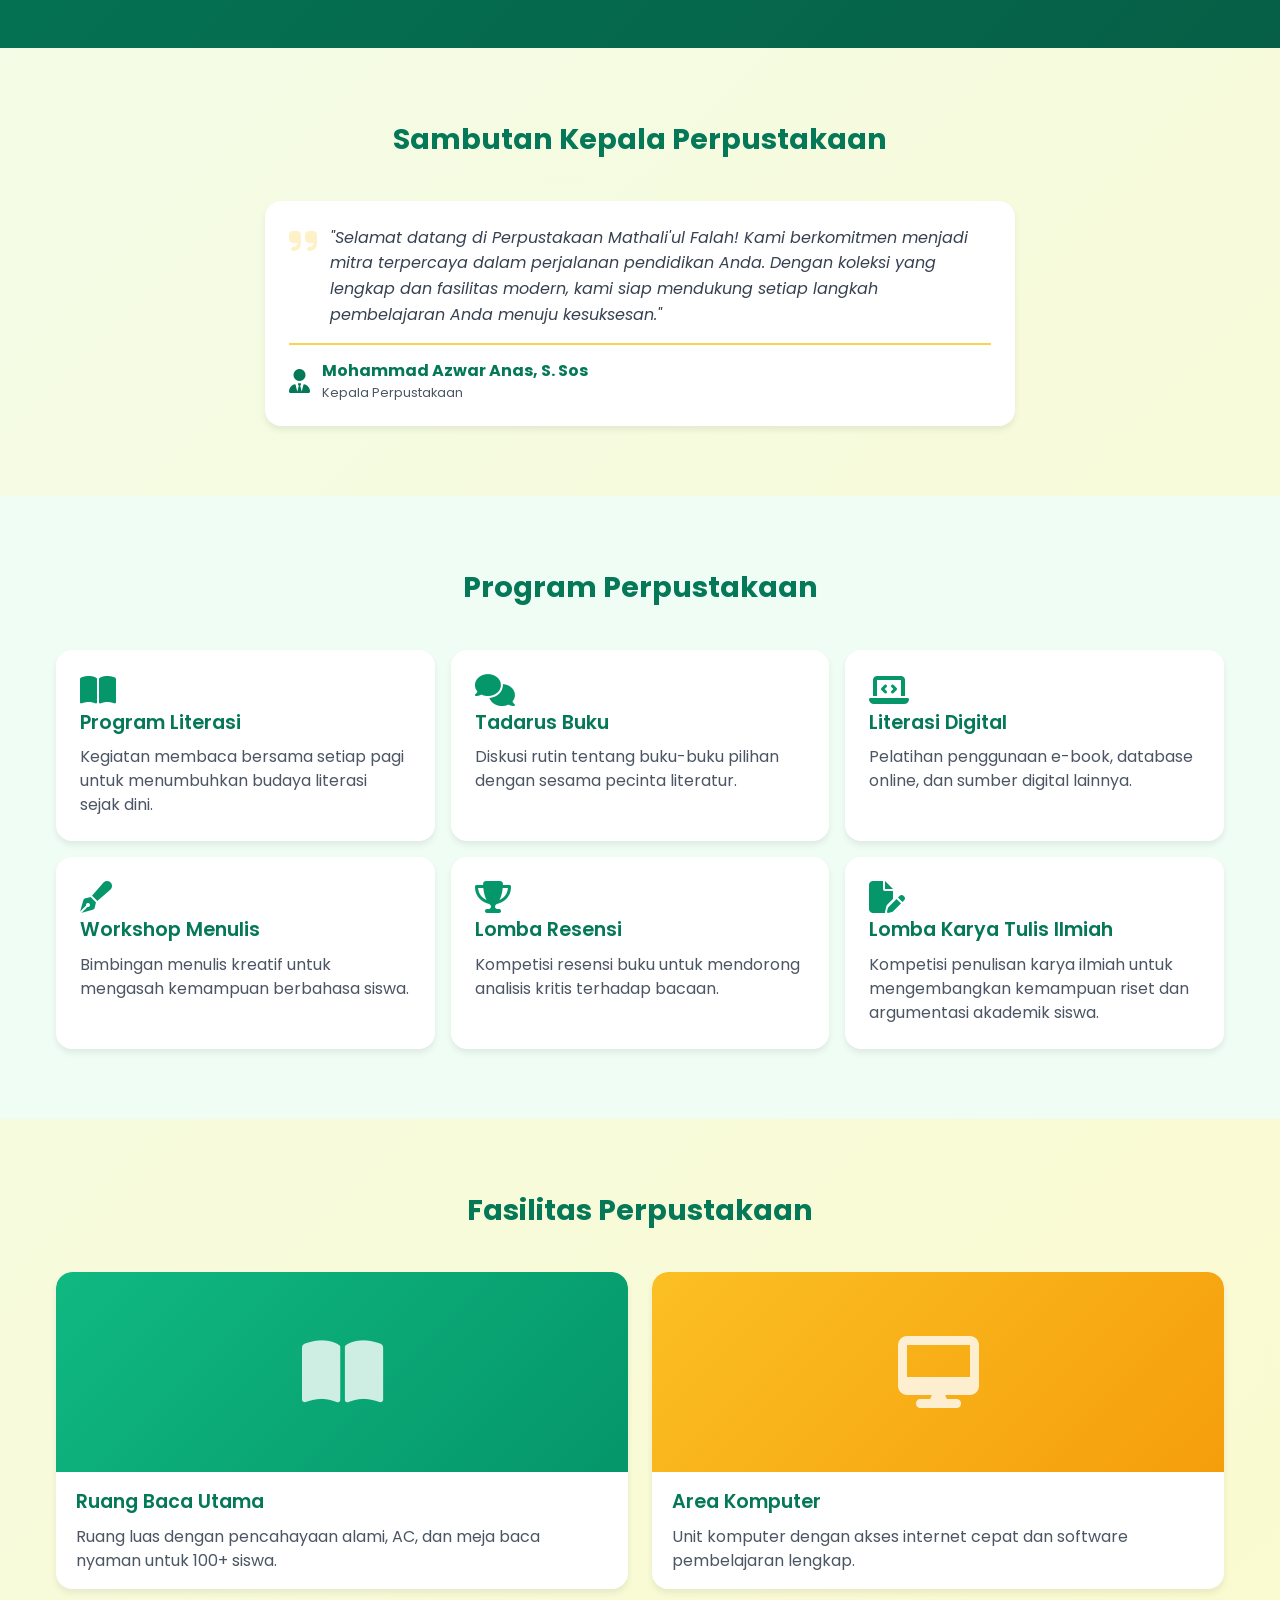
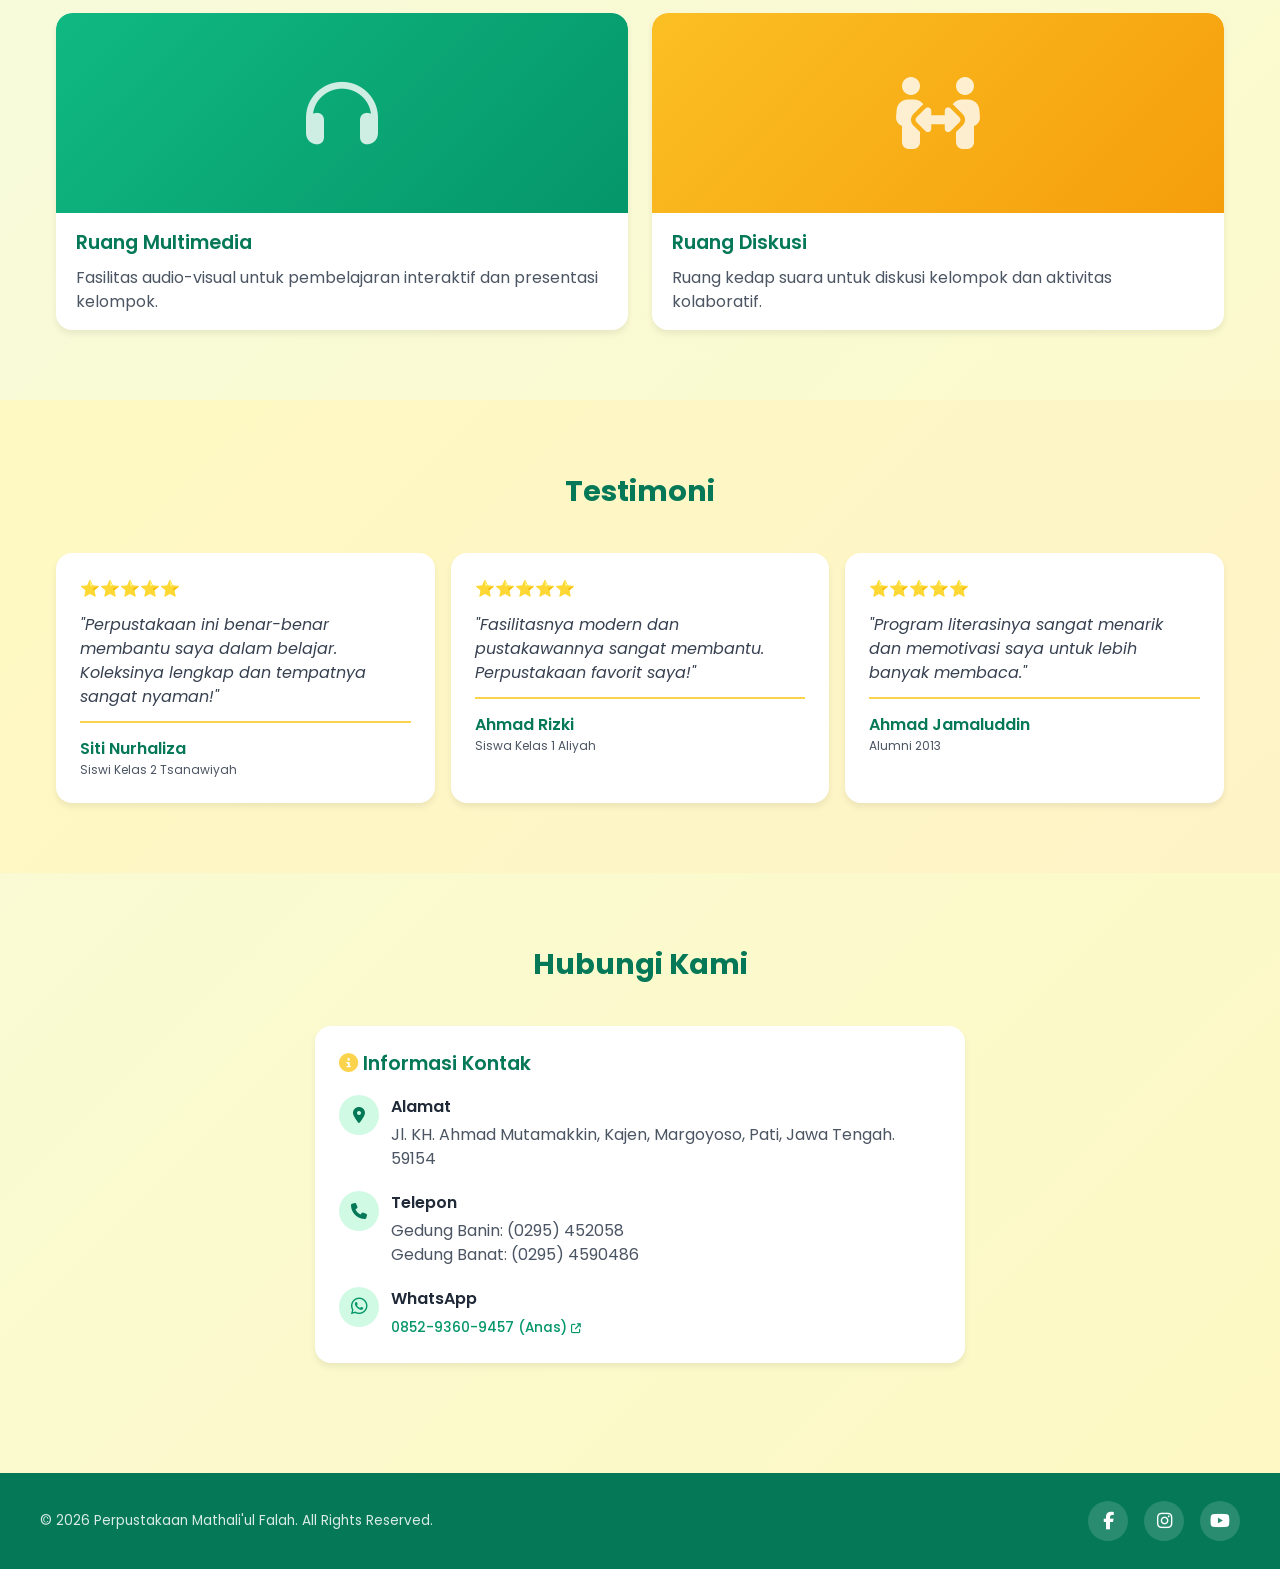
==== commit 1ad233d7: "Update index.html" ====
--- a/index.html
+++ b/index.html
@@ -214,13 +214,13 @@
             <div class="footer-container">
                 <p class="footer-copyright">© 2026 Perpustakaan Mathali'ul Falah. All Rights Reserved.</p>
                 <div class="footer-social">
-                    <a href="https://facebook.com/perpuspim" target="_blank" rel="noopener noreferrer" class="social-link" aria-label="Facebook">
+                    <a href="https://www.facebook.com/Perpustakaan.Mathaliul.Falah?mibextid=ZbWKwL" target="_blank" rel="noopener noreferrer" class="social-link" aria-label="Facebook">
                         <i class="fa-brands fa-facebook-f"></i>
                     </a>
                     <a href="https://instagram.com/perpus_pim" target="_blank" rel="noopener noreferrer" class="social-link" aria-label="Instagram">
                         <i class="fa-brands fa-instagram"></i>
                     </a>
-                    <a href="https://youtube.com/@perpuspim" target="_blank" rel="noopener noreferrer" class="social-link" aria-label="YouTube">
+                    <a href="https://youtube.com/@perpustakaanpim?si=x1CEPD7seKnN24y-" target="_blank" rel="noopener noreferrer" class="social-link" aria-label="YouTube">
                         <i class="fa-brands fa-youtube"></i>
                     </a>
                 </div>
--- a/style.css
+++ b/style.css
@@ -182,7 +182,7 @@
     -webkit-backdrop-filter: blur(12px);
     max-height: 0;
     overflow: hidden;
-    transition: max-height 0.5s cubic-bezier(0.25,0.8,0.25,1);
+    transition: max-height 0.7s cubic-bezier(0.25,0.8,0.25,1);
 }
 .nav-mobile.open {
     max-height: 600px;
@@ -194,7 +194,7 @@
 .nav-mobile li {
     opacity: 0;
     transform: translateX(-40px);
-    transition: all 0.45s cubic-bezier(0.25,0.46,0.45,0.94);
+    transition: all 0.55s cubic-bezier(0.25,0.46,0.45,0.94);
 }
 .nav-mobile.open li {
     opacity: 1;
@@ -501,3 +501,58 @@
 .mb-3 { margin-bottom:12px; }
 .border-t { border-top:2px solid #FCD34D; padding-top:14px; }
 .text-sm { font-size:0.75rem; }
+
+/* ==================== FOOTER ==================== */
+.site-footer {
+    background: #047857;
+    color: white;
+    padding: 28px 16px;
+    margin-top: 40px;
+}
+.footer-container {
+    max-width: 1200px;
+    margin: 0 auto;
+    display: flex;
+    flex-direction: column;
+    align-items: center;
+    gap: 16px;
+    text-align: center;
+}
+@media (min-width: 640px) {
+    .footer-container {
+        flex-direction: row;
+        justify-content: space-between;
+        text-align: left;
+    }
+}
+.footer-copyright {
+    font-size: 0.85rem;
+    color: rgba(255,255,255,0.85);
+    margin: 0;
+}
+.footer-social {
+    display: flex;
+    gap: 16px;
+    align-items: center;
+}
+.social-link {
+    display: flex;
+    align-items: center;
+    justify-content: center;
+    width: 40px;
+    height: 40px;
+    border-radius: 50%;
+    background: rgba(255,255,255,0.15);
+    color: white;
+    font-size: 1.1rem;
+    text-decoration: none;
+    transition: all 0.3s ease;
+}
+.social-link:hover {
+    background: rgba(255,255,255,0.3);
+    transform: translateY(-3px);
+    box-shadow: 0 4px 12px rgba(0,0,0,0.2);
+}
+.social-link:nth-child(1):hover { background: #1877F2; }  /* Facebook */
+.social-link:nth-child(2):hover { background: #E4405F; }  /* Instagram */
+.social-link:nth-child(3):hover { background: #FF0000; }  /* YouTube */
